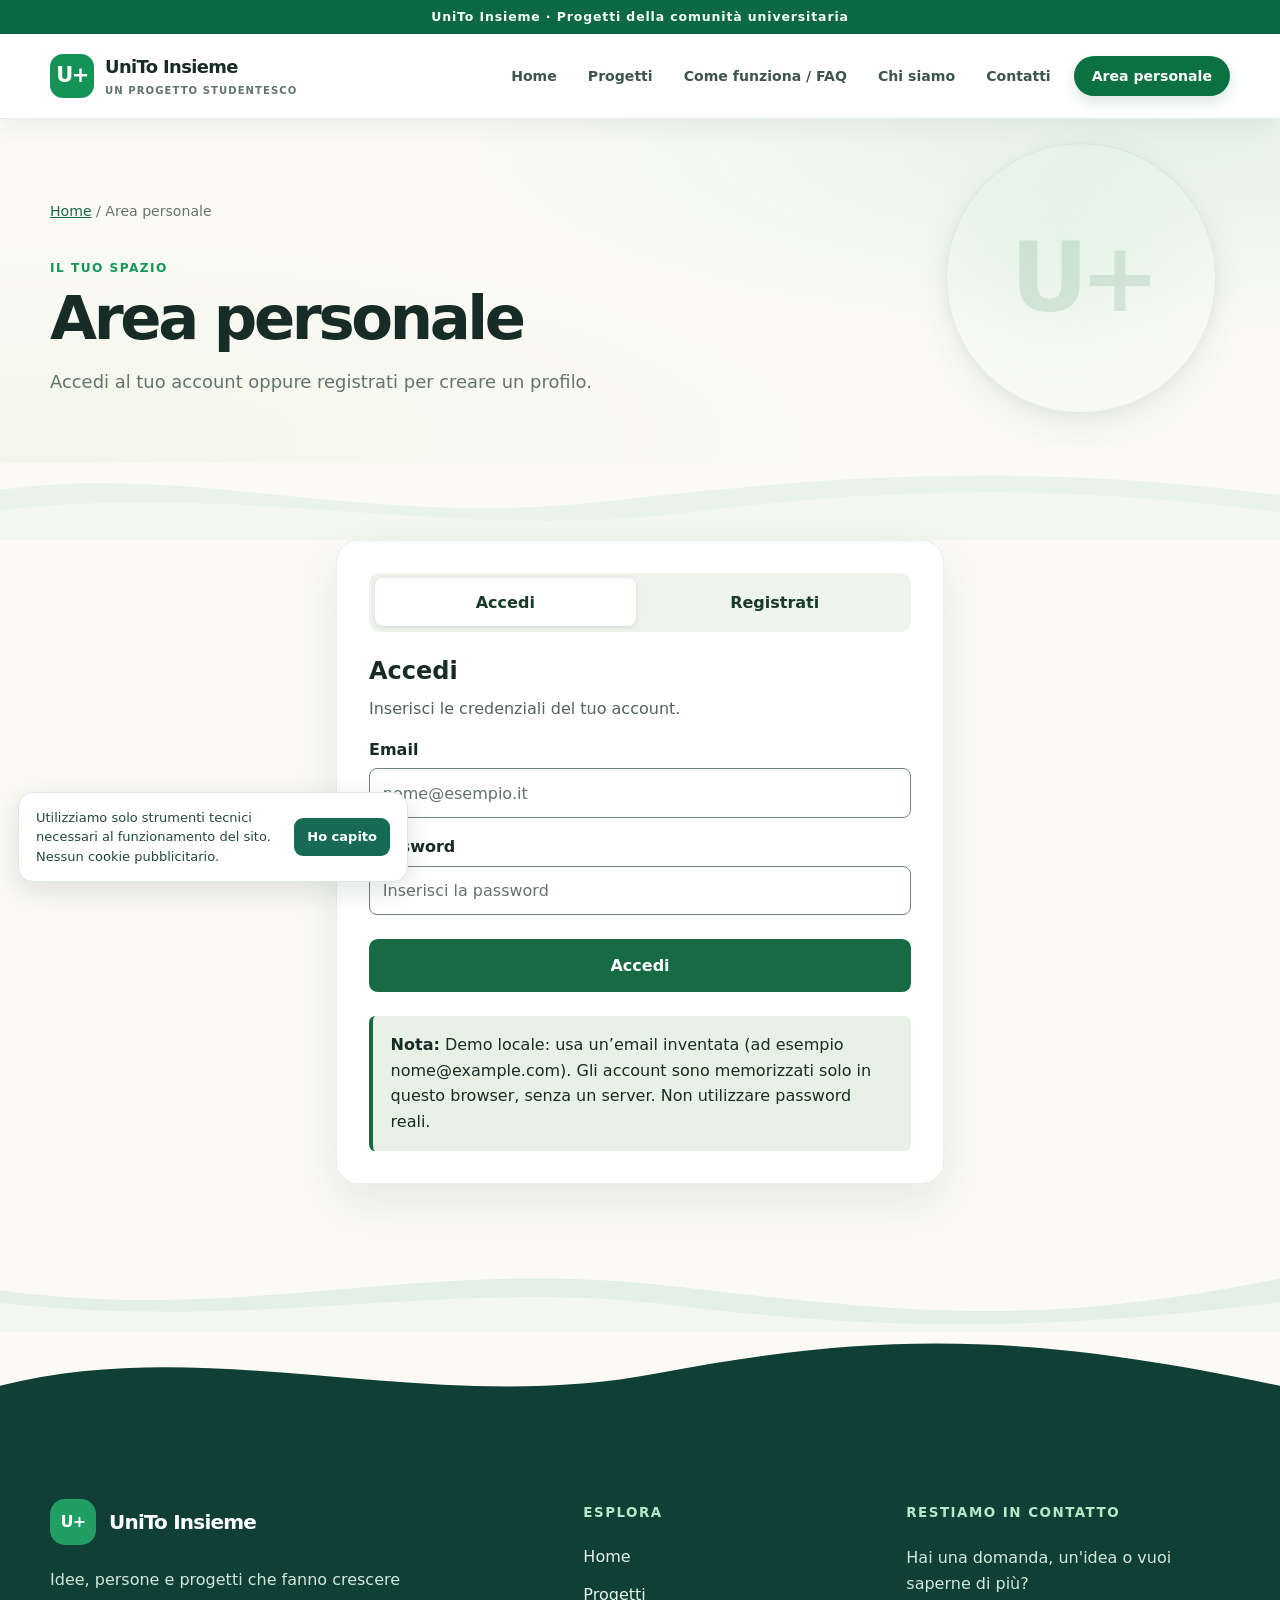
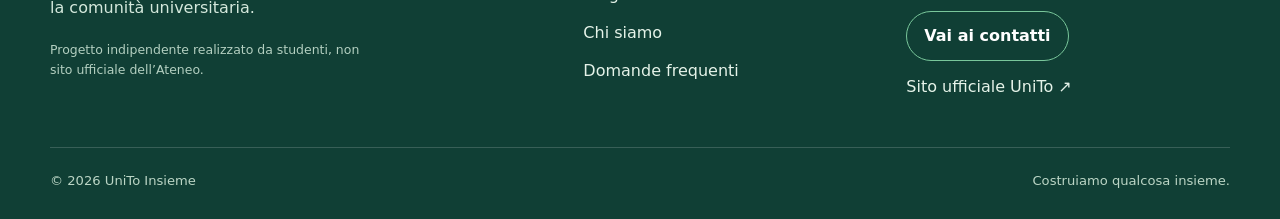
==== UniTo_Insieme/area-personale.html @ ec689ada "Primo push" ====
<!DOCTYPE html>

<html lang="it">
<head>
<meta charset="utf-8"/>
<meta content="width=device-width, initial-scale=1" name="viewport"/>
<title>Area personale | UniTo insieme</title>
<meta content="Accedi o registrati nell’area personale di UniTo insieme." name="description"/>
<link href="assets/css/area-personale.css" rel="stylesheet"/>
<link href="assets/css/site-theme.css" rel="stylesheet"/>
<link href="assets/css/demo-enhancements.css" rel="stylesheet"/>
<script defer="" src="assets/js/area-personale.js"></script>
<link href="assets/css/unito-refinements.css" rel="stylesheet"/>
<script defer="" src="assets/js/cookie-banner.js"></script>
<link href="assets/css/motion.css" rel="stylesheet"/>
<script defer="" src="assets/js/motion.js"></script>
<link href="assets/css/elegant-restyle.css" rel="stylesheet"/>
<link href="assets/css/visual-fixes.css" rel="stylesheet"/>
<link href="assets/css/logo-uniforme.css" rel="stylesheet"/>
<link href="assets/css/checkout-polish.css" rel="stylesheet"/>
<link href="assets/css/gallery-refinements.css" rel="stylesheet"/><link href="assets/css/decorazioni-uniformi.css" rel="stylesheet"/>
<script defer src="assets/js/site-components.js"></script>
</head>
<body>
<site-header></site-header>
<main id="contenuto">
<section class="intro">
<div class="wrap">
<nav aria-label="Percorso" class="crumb">
<a href="index.html">Home</a> / Area personale
        </nav>
<div class="eyebrow">Il tuo spazio</div>
<h1>Area personale</h1>
<p class="lead">Accedi al tuo account oppure registrati per creare un profilo.</p>
</div>
</section>
<div aria-hidden="true" class="unito-wave-divider"></div><section aria-label="Accesso e registrazione" class="auth-area wrap">
<div class="auth-card">
<div aria-label="Scegli accesso o registrazione" class="tabs" role="tablist">
<button aria-controls="panel-login" aria-selected="true" class="tab" data-auth-tab="login" id="tab-login" role="tab" type="button">Accedi</button>
<button aria-controls="panel-register" aria-selected="false" class="tab" data-auth-tab="register" id="tab-register" role="tab" tabindex="-1" type="button">Registrati</button>
</div>
<section aria-labelledby="tab-login" class="auth-panel" data-auth-panel="login" id="panel-login" role="tabpanel">
<h2>Accedi</h2>
<p>Inserisci le credenziali del tuo account.</p>
<form data-auth-form="">
<div class="field">
<label for="login-email">Email</label>
<input autocomplete="email" id="login-email" name="email" placeholder="nome@esempio.it" required="" type="email"/>
</div>
<div class="field">
<label for="login-password">Password</label>
<input autocomplete="current-password" id="login-password" name="password" placeholder="Inserisci la password" required="" type="password"/>
</div>
<button class="submit" type="submit">Accedi</button>
<p aria-live="polite" class="form-status" data-form-status="" role="status"></p>
</form>
</section>
<section aria-labelledby="tab-register" class="auth-panel" data-auth-panel="register" hidden="" id="panel-register" role="tabpanel">
<h2>Crea un account</h2>
<p>Compila i campi per registrarti.</p>
<form data-auth-form="">
<div class="field">
<label for="register-name">Nome</label>
<input autocomplete="name" id="register-name" name="name" placeholder="Inserisci il tuo nome" required="" type="text"/>
</div>
<div class="field">
<label for="register-email">Email</label>
<input autocomplete="email" id="register-email" name="email" placeholder="nome@esempio.it" required="" type="email"/>
</div>
<div class="field">
<label for="register-password">Password</label>
<input autocomplete="new-password" id="register-password" minlength="8" name="password" placeholder="Crea una password (almeno 8 caratteri)" required="" type="password"/>
<span class="hint">La password deve contenere almeno 8 caratteri.</span>
</div>
<button class="submit" type="submit">Crea account</button>
<p aria-live="polite" class="form-status" data-form-status="" role="status"></p>
</form>
</section>
<div class="backend-note">
<p><strong>Nota:</strong> Demo locale: usa un’email inventata (ad esempio nome@example.com). Gli account sono memorizzati solo in questo browser, senza un server. Non utilizzare password reali.</p>
</div>
</div>
</section>
<div aria-hidden="true" class="unito-wave-divider unito-wave-alt"></div><section aria-label="Il tuo profilo" class="dashboard wrap" hidden="" id="dashboard"><div class="dashboard-head"><div><span class="eyebrow">Bentornato</span><h2 id="welcome">Il tuo spazio personale</h2><p>Gestisci il profilo e scopri le iniziative che puoi sostenere.</p></div><button class="submit logout" id="logout" type="button">Esci</button></div><div class="dashboard-grid"><article class="dash-tile"><span class="eyebrow">Profilo</span><h3>I tuoi dati</h3><p><strong>Nome:</strong> <span id="profile-name"></span></p><p><strong>Email:</strong> <span id="profile-email"></span></p><p class="hint">Profilo dimostrativo salvato in questo browser.</p></article><article class="dash-tile"><span class="eyebrow">Attività</span><h3>I tuoi contributi demo</h3><div id="donation-history"><p>Non hai ancora simulato contributi.</p></div></article></div><h3 class="dash-subtitle">I miei progetti sostenuti</h3><div aria-live="polite" class="supported-projects" id="supported-projects"></div><h3 class="dash-subtitle">Scopri altri progetti</h3><div class="dashboard-projects"><a href="progetto-archivi.html"><img alt="Scaffali di archivio" loading="lazy" src="assets/img/archivi.jpg"/>Archivi e biblioteche →</a><a href="progetto-dispensa.html"><img alt="Volontariato alimentare" loading="lazy" src="assets/img/dispensa.jpg"/>Dispensa solidale →</a><a href="progetto-sport.html"><img alt="Attività sportiva all’aperto" loading="lazy" src="assets/img/sport.jpg"/>Sport per tutti →</a><a href="progetto-studio.html"><img alt="Studenti in aula" loading="lazy" src="assets/img/studio.jpg"/>Studio per tutti →</a><a href="progetto-ricerca.html"><img alt="Ricerca in laboratorio" loading="lazy" src="assets/img/ricerca.jpg"/>Ricerca in laboratorio →</a><a href="progetto-digitale.html"><img alt="Postazioni informatiche" loading="lazy" src="assets/img/digitale.jpg"/>Competenze digitali →</a></div></section>
</main>
<site-footer></site-footer>
<script defer="" src="assets/js/accessibility.js"></script>
</body>
</html>
---- UniTo_Insieme/assets/css/area-personale.css ----
:root {
  --ink: #173b2b;
  --green: #176b42;
  --green-dark: #0f5434;
  --cream: #f8f8f1;
  --muted: #526459;
  --line: #dce5db;
  --focus: #a3450d;
  --error: #922518;
}

* { box-sizing: border-box; }
html { font-size: 100%; scroll-behavior: smooth; scroll-padding-top: 6.5rem; }
body { margin: 0; background: var(--cream); color: var(--ink); font: 1rem/1.6 system-ui, -apple-system, "Segoe UI", sans-serif; }
a { color: inherit; }
a:focus-visible, button:focus-visible, input:focus-visible { outline: 3px solid var(--focus); outline-offset: 3px; }
.wrap { width: min(73.75rem, calc(100% - 3rem)); margin-inline: auto; }
.skip { position: absolute; z-index: 30; top: -6rem; left: 1rem; padding: .75rem; background: #fff; font-weight: 700; }
.skip:focus { top: .6rem; }
.notice { padding: .5rem 0; background: var(--ink); color: #fff; font-size: .85rem; }

.top { position: sticky; z-index: 20; top: 0; border-bottom: 1px solid var(--line); background: #fff; transition: box-shadow .2s ease; }
.top.scrolled { box-shadow: 0 .4rem 1.2rem rgb(23 59 43 / 12%); }
.nav { display: flex; min-height: 5.25rem; flex-wrap: wrap; align-items: center; justify-content: space-between; gap: 1.25rem; }
.brand { display: flex; align-items: center; gap: .65rem; font-size: 1.15rem; font-weight: 800; letter-spacing: -.03em; text-decoration: none; }
.logo { display: grid; width: 2.45rem; height: 2.45rem; place-items: center; border-radius: .6rem; background: var(--green); color: #fff; font-size: 1.3rem; }
.brand small { display: block; color: var(--muted); font-size: .65rem; letter-spacing: .14em; text-transform: uppercase; }
.links { display: flex; flex-wrap: wrap; align-items: center; gap: 1.4rem; }
.links a { font-size: .9rem; font-weight: 650; text-decoration: none; }
.links a:hover { text-decoration: underline; text-underline-offset: 5px; }
.links .active { color: var(--green); text-decoration: underline; text-decoration-thickness: 2px; text-underline-offset: 8px; }
.links .account { padding: .6rem .95rem; border: 1px solid var(--ink); border-radius: .5rem; }
.toggle { display: none; padding: .55rem .8rem; border: 1px solid var(--ink); border-radius: .5rem; background: #fff; font: inherit; font-weight: 700; cursor: pointer; }

h1, h2, h3, p { margin-top: 0; }
h1 { margin: .5rem 0 1rem; font-size: clamp(2.35rem, 5vw, 3.8rem); letter-spacing: -.05em; line-height: 1.08; }
h2 { margin: 0 0 .6rem; font-size: 1.5rem; line-height: 1.25; }
.eyebrow { color: var(--green); font-size: .78rem; font-weight: 800; letter-spacing: .14em; text-transform: uppercase; }
.intro { padding: 1.3rem 0 2.5rem; background: linear-gradient(115deg, #eff5e9, var(--cream) 72%); }
.crumb { margin: .3rem 0 2.3rem; font-size: .88rem; }
.crumb a { color: var(--green); }
.lead { max-width: 47rem; color: var(--muted); font-size: 1.12rem; }

.auth-area { padding: 0 0 4.5rem; }
.auth-card { max-width: 38rem; margin: 0 auto; padding: 2rem; border: 1px solid var(--line); border-radius: 1rem; background: #fff; box-shadow: 0 .8rem 2rem rgb(23 59 43 / 6%); }
.tabs { display: grid; grid-template-columns: 1fr 1fr; gap: .5rem; margin-bottom: 1.5rem; padding: .35rem; border-radius: .7rem; background: #eef3eb; }
.tab { padding: .7rem 1rem; border: 0; border-radius: .5rem; background: transparent; color: var(--ink); font: inherit; font-weight: 750; cursor: pointer; }
.tab[aria-selected="true"] { background: #fff; box-shadow: 0 1px 5px rgb(23 59 43 / 12%); }
.auth-panel[hidden] { display: none; }
.auth-panel > p { color: var(--muted); }
.field { margin: 1rem 0; }
.field label { display: block; margin-bottom: .35rem; font-weight: 750; }
.field input { display: block; width: 100%; min-height: 3rem; padding: .7rem .8rem; border: 1px solid #738479; border-radius: .5rem; background: #fff; color: var(--ink); font: inherit; }
.field input[aria-invalid="true"] { border-color: var(--error); }
.hint { display: block; margin-top: .3rem; color: var(--muted); font-size: .88rem; }
.error { margin: .35rem 0 0; color: var(--error); font-size: .9rem; font-weight: 700; }
.submit { display: inline-flex; align-items: center; justify-content: center; width: 100%; margin-top: .5rem; padding: .85rem 1.1rem; border: 0; border-radius: .55rem; background: var(--green); color: #fff; font: inherit; font-weight: 800; cursor: pointer; }
.submit:hover { background: var(--green-dark); }
.backend-note { margin-top: 1.5rem; padding: 1rem 1.1rem; border-left: 4px solid var(--green); border-radius: .4rem; background: #e8f1e6; }
.backend-note p { margin: 0; }
.form-status { margin-top: 1rem; padding: .8rem 1rem; border-radius: .5rem; background: #fff5df; color: #593900; font-weight: 650; }
.form-status:empty { display: none; }

.footer { padding: 1.9rem 0; border-top: 1px solid var(--line); background: #fff; color: var(--muted); font-size: .85rem; }
.foot { display: flex; flex-wrap: wrap; justify-content: space-between; gap: .8rem; }
.foot a { margin-right: 1rem; }
.sr-only { position: absolute; width: 1px; height: 1px; overflow: hidden; clip-path: inset(50%); white-space: nowrap; }

@media (max-width: 48rem) {
  .toggle { display: block; }
  .links { position: absolute; z-index: 5; top: 100%; right: 0; left: 0; display: none; flex-direction: column; align-items: stretch; max-height: calc(100vh - 5.25rem); overflow-y: auto; padding: 1.2rem 1.5rem; background: #fff; box-shadow: 0 .8rem 1.2rem rgb(23 59 43 / 14%); }
  .links.open { display: flex; }
  .wrap { width: calc(100% - 2rem); }
  .auth-card { padding: 1.3rem; }
}
@media (prefers-reduced-motion: reduce) {
  html { scroll-behavior: auto; }
  .top { transition: none; }
}
@media (prefers-contrast: more) {
  .auth-card { border-color: var(--ink); }
}
---- UniTo_Insieme/assets/css/site-theme.css ----
/* UniTo Insieme — shared visual system */
:root {
  --brand-ink: #173b35;
  --brand-green: #176b55;
  --brand-deep: #10483d;
  --brand-mint: #dff2e7;
  --brand-lime: #e7f4bd;
  --brand-paper: #fbfaf5;
  --brand-white: #ffffff;
  --brand-muted: #63746c;
  --brand-line: #e2e9e1;
  --brand-shadow: 0 18px 48px rgba(22, 59, 48, .09);
  --brand-radius: 22px;
}
html { scroll-behavior: smooth; scroll-padding-top: 7rem; }
body {
  background: var(--brand-paper);
  color: var(--brand-ink);
  font-family: Inter, ui-sans-serif, system-ui, -apple-system, BlinkMacSystemFont, "Segoe UI", sans-serif;
}
a { transition: color .18s ease, background-color .18s ease, border-color .18s ease, transform .18s ease; }
button, input, textarea, select { font: inherit; }
:focus-visible { outline: 3px solid #d58b35; outline-offset: 3px; }

/* Identical top strip and navigation across every page */
.notice {
  min-height: 34px;
  display: flex;
  align-items: center;
  justify-content: center;
  padding: 7px 18px !important;
  background: var(--brand-deep) !important;
  color: #f5fff8 !important;
  font-size: .78rem !important;
  font-weight: 600;
  letter-spacing: .025em;
  text-align: center;
}
.top, .site-header {
  position: sticky !important;
  top: 0;
  z-index: 50;
  background: rgba(251,250,245,.94) !important;
  border-bottom: 1px solid var(--brand-line) !important;
  box-shadow: 0 5px 24px rgba(22,59,48,.035);
  backdrop-filter: blur(16px);
}
.top.scrolled, .site-header.scrolled, .site-header.is-scrolled {
  box-shadow: 0 10px 30px rgba(22,59,48,.10) !important;
}
.nav, .nav-wrap {
  width: min(1180px, calc(100% - 44px)) !important;
  max-width: 1180px !important;
  min-height: 78px;
  margin: 0 auto !important;
  padding: 12px 0 !important;
  display: flex;
  align-items: center;
  justify-content: space-between;
  gap: 20px;
}
.brand {
  display: inline-flex !important;
  align-items: center;
  gap: 11px !important;
  color: var(--brand-ink) !important;
  text-decoration: none !important;
  font-size: 1.12rem;
  font-weight: 850 !important;
  letter-spacing: -.045em;
  white-space: nowrap;
}
.logo, .brand-mark {
  width: 43px !important;
  height: 43px !important;
  min-width: 43px;
  display: grid !important;
  place-items: center;
  border-radius: 15px !important;
  background: linear-gradient(145deg, #218365, #105544) !important;
  color: #fff !important;
  font-size: 1.05rem !important;
  font-weight: 850;
  box-shadow: 0 7px 16px rgba(16,84,68,.18);
}
.brand small {
  display: block;
  margin-top: 1px;
  color: var(--brand-muted) !important;
  font-size: .63rem !important;
  font-weight: 700 !important;
  letter-spacing: .105em !important;
  text-transform: uppercase;
}
.links, .nav-links {
  display: flex !important;
  align-items: center;
  justify-content: flex-end;
  flex-wrap: wrap;
  gap: 4px !important;
}
.links a, .nav-links a {
  display: inline-flex;
  align-items: center;
  justify-content: center;
  min-height: 40px;
  padding: 9px 13px !important;
  border: 0 !important;
  border-radius: 999px !important;
  color: #40564c !important;
  background: transparent !important;
  text-decoration: none !important;
  font-size: .88rem !important;
  font-weight: 680 !important;
  white-space: nowrap;
}
.links a:hover, .nav-links a:hover,
.links a.active, .links a[aria-current="page"],
.nav-links a.active, .nav-links a[aria-current="page"] {
  color: var(--brand-deep) !important;
  background: var(--brand-mint) !important;
}
.links a.account, .nav-links a.nav-cta,
.nav-links a.account, .links a.nav-cta {
  margin-left: 5px;
  padding-inline: 18px !important;
  color: #fff !important;
  background: var(--brand-green) !important;
  box-shadow: 0 6px 14px rgba(23,107,85,.16);
}
.links a.account:hover, .nav-links a.nav-cta:hover,
.nav-links a.account:hover, .links a.nav-cta:hover {
  color: #fff !important;
  background: var(--brand-deep) !important;
  transform: translateY(-1px);
}
.toggle, .menu-toggle {
  display: none;
  min-height: 42px;
  padding: 9px 15px !important;
  border: 1px solid var(--brand-line) !important;
  border-radius: 999px !important;
  background: #fff !important;
  color: var(--brand-ink) !important;
  font-weight: 700;
}

/* More generous, softer page rhythm */
main { min-height: 55vh; }
.intro, .hero {
  position: relative;
}
.intro {
  padding-top: clamp(42px, 6vw, 76px) !important;
  padding-bottom: clamp(28px, 4vw, 48px) !important;
}
.intro h1, .hero h1 {
  max-width: 850px;
  color: var(--brand-ink);
  letter-spacing: -.055em !important;
  line-height: 1.04 !important;
}
.eyebrow {
  color: var(--brand-green) !important;
  font-size: .76rem !important;
  font-weight: 800 !important;
  letter-spacing: .12em !important;
  text-transform: uppercase;
}
.lead, .intro p, .hero p {
  color: var(--brand-muted);
  line-height: 1.75;
}
.card, .project-card, .person, .faq-item, .auth-card, .contact-card,
.panel, .content-card, .step-card {
  border-color: var(--brand-line) !important;
  border-radius: var(--brand-radius) !important;
  box-shadow: var(--brand-shadow);
}
button, .button, .btn, a.button, a.btn {
  border-radius: 999px;
}
img { max-width: 100%; }
footer {
  background: var(--brand-deep) !important;
  color: #f4fff7 !important;
}
footer a { color: #e0f3e8 !important; }

/* Project pages: keep the fundraising action visually prominent */
.progress, .progress-bar, .progress-track { border-radius: 999px; }
.donate, .donate-button, .donation-cta, .hero .button-primary {
  box-shadow: 0 9px 20px rgba(23,107,85,.17);
}
.crumb { color: var(--brand-muted); }

/* Mobile navigation supports the existing page scripts */
@media (max-width: 900px) {
  .nav, .nav-wrap { width: min(100% - 32px, 1180px) !important; min-height: 70px; }
  .toggle, .menu-toggle { display: inline-flex !important; align-items: center; gap: 8px; }
  .links, .nav-links {
    display: none !important;
    position: absolute;
    top: calc(100% + 1px);
    left: 0;
    right: 0;
    padding: 14px 16px 18px !important;
    background: rgba(251,250,245,.99) !important;
    border-bottom: 1px solid var(--brand-line) !important;
    box-shadow: 0 18px 28px rgba(22,59,48,.10);
    flex-direction: column;
    align-items: stretch;
    gap: 5px !important;
  }
  .links.open, .nav-links.open, .nav-links.is-open, .links.is-open {
    display: flex !important;
  }
  .links a, .nav-links a {
    width: 100%;
    justify-content: flex-start;
    padding: 11px 14px !important;
  }
  .links a.account, .nav-links a.nav-cta,
  .nav-links a.account, .links a.nav-cta { margin: 5px 0 0; }
}
@media (max-width: 520px) {
  .notice { font-size: .7rem !important; }
  .brand { font-size: 1rem; }
  .brand small { font-size: .56rem !important; }
  .logo, .brand-mark { width: 39px !important; height: 39px !important; min-width: 39px; }
}
@media (prefers-reduced-motion: reduce) {
  *, *::before, *::after { scroll-behavior: auto !important; transition-duration: .01ms !important; }
}

/* Homepage visual refresh: large photography and accessible featured carousel */
.hero { padding: clamp(50px, 7vw, 104px) 0 !important; background: linear-gradient(145deg,#f5f6e9 0%,#fbfaf5 65%,#e8f1e6 100%) !important; }
.hero-grid { display:grid !important; grid-template-columns: minmax(0, .88fr) minmax(0, 1.12fr) !important; gap: clamp(28px,4vw,64px) !important; align-items:center; }
.hero h1 { font-size: clamp(2.8rem, 5vw, 5.2rem) !important; line-height: 1.02 !important; }
.hero .lead { max-width: 52ch; font-size: 1.08rem; }
.featured-carousel { position:relative; min-width:0; border-radius:30px; overflow:hidden; background:#153d33; box-shadow:0 26px 60px rgba(15,56,45,.22); }
.carousel-track { position:relative; height: clamp(390px,43vw,590px); }
.carousel-slide { position:absolute; inset:0; display:block; opacity:0; visibility:hidden; transition:opacity .55s ease, visibility .55s ease; color:#fff !important; text-decoration:none; }
.carousel-slide.is-active { opacity:1; visibility:visible; z-index:1; }
.carousel-slide img { display:block; width:100%; height:100%; object-fit:cover; transition:transform .7s ease; }
.carousel-slide:hover img { transform:scale(1.045); }
.carousel-slide::after { content:""; position:absolute; inset:0; background:linear-gradient(180deg,transparent 36%,rgba(9,33,27,.88) 100%); pointer-events:none; }
.slide-overlay { position:absolute; z-index:2; bottom:83px; left:clamp(24px,4vw,48px); right:25px; display:flex; flex-direction:column; gap:9px; }
.slide-overlay strong { color:#fff; font-size:clamp(1.6rem,2.7vw,2.75rem); line-height:1.12; letter-spacing:-.045em; }
.slide-overlay > span:last-child { color:#e9f5ed; font-size:.95rem; font-weight:650; }
.slide-kicker { color:#d7efbd; font-size:.72rem; font-weight:800; letter-spacing:.12em; }
.carousel-controls { position:absolute; z-index:3; bottom:22px; left:clamp(24px,4vw,48px); right:24px; display:flex; align-items:center; justify-content:space-between; }
.carousel-dots,.carousel-arrows { display:flex; gap:9px; align-items:center; }
.carousel-dot { width:27px; height:6px; padding:0; border:0; border-radius:10px; background:rgba(255,255,255,.42); cursor:pointer; }
.carousel-dot.is-active { width:46px; background:#e5f3b6; }
.carousel-arrow { display:grid; place-items:center; width:39px; height:39px; border:1px solid rgba(255,255,255,.45); border-radius:50%; background:rgba(255,255,255,.15); color:#fff; cursor:pointer; backdrop-filter:blur(6px); }
.carousel-arrow:hover { background:#fff; color:#153d33; }
.project-grid { gap:24px !important; }
.project-card { overflow:hidden; background:#fff; transition:transform .25s ease, box-shadow .25s ease; }
.project-card:hover { transform:translateY(-5px); box-shadow:0 22px 55px rgba(22,59,48,.14); }
.project-card .card-img { height:clamp(240px,25vw,335px) !important; width:100%; object-fit:cover; }
.project-card .card-body { padding:clamp(20px,2.5vw,30px); }
.section-head h2 { letter-spacing:-.045em; }
@media(max-width:900px) { .hero-grid { grid-template-columns:1fr !important; } .carousel-track { height:clamp(370px,65vw,520px); } }
@media(max-width:520px) { .hero { padding:40px 0 !important; } .featured-carousel { border-radius:22px; } .carousel-track { height:420px; } .slide-overlay { bottom:80px; } .project-card .card-img { height:265px !important; } }
@media(prefers-reduced-motion:reduce) { .carousel-slide,.carousel-slide img { transition:none !important; } }

/* 2026 refresh — airy, friendly, editorial */
:root { --brand-paper:#f8faf7; --brand-ink:#172b27; --brand-green:#159657; --brand-deep:#0c6542; --brand-mint:#e6f6ec; --brand-line:#e5eee8; }
body { background:#f8faf7; }
.notice { background:#0d6944 !important; letter-spacing:.07em; }
.top,.site-header { background:rgba(255,255,255,.96) !important; }
.logo,.brand-mark { background:#139456 !important; border-radius:14px !important; }
.links a.account,.nav-links a.account { background:#129553 !important; }
.hero { background:radial-gradient(circle at 78% 18%,#e1f5e7 0%,transparent 40%),linear-gradient(120deg,#ffffff 0%,#f3faf4 100%) !important; overflow:hidden; }
.hero::before { content:''; position:absolute; width:520px; height:520px; border:1px solid #d9eee0; border-radius:50%; right:-250px; top:-250px; pointer-events:none; }
.hero-grid { position:relative; z-index:1; }
.hero h1 { font-weight:850; letter-spacing:-.065em !important; }
.hero h1 em { font-style:normal; color:#159657; }
.hero-pill { display:inline-flex; align-items:center; padding:10px 15px; border-radius:100px; background:#e6f6eb; color:#137744 !important; letter-spacing:.025em !important; text-transform:none; font-size:.8rem !important; margin-bottom:20px; }
.hero .lead { color:#64746e; line-height:1.8; }
.btn:not(.secondary) { background:#159657 !important; color:#fff !important; border-radius:100px !important; box-shadow:0 12px 26px rgba(21,150,87,.19); }
.btn.secondary { border-radius:100px !important; background:white !important; }
.featured-carousel { border:7px solid white; border-radius:29px; box-shadow:0 24px 65px rgba(20,83,52,.15); }
.carousel-track { height:clamp(390px,43vw,565px); }
.carousel-side { position:absolute; top:43%; transform:translateY(-50%); z-index:5; width:48px; height:58px; display:grid; place-items:center; border:1px solid rgba(255,255,255,.8); border-radius:17px; color:#164d35; background:rgba(255,255,255,.92); box-shadow:0 8px 22px rgba(0,0,0,.14); cursor:pointer; transition:background .2s,transform .2s; }
.carousel-side:hover { background:#dff7e8; transform:translateY(-50%) scale(1.06); }
.carousel-side span { font-size:2.7rem; font-weight:300; line-height:1; margin-top:-5px; }
.carousel-side-prev { left:14px; } .carousel-side-next { right:14px; }
.carousel-arrow { width:42px; height:42px; }
.carousel-dot.is-active { background:#a6f3bf; }
.project-card { border:1px solid #e7efe9; border-radius:24px !important; box-shadow:0 10px 30px rgba(20,70,42,.045); }
.project-card .card-img { transition:transform .5s; } .project-card:hover .card-img { transform:scale(1.035); }
.section-head h2,.steps h2 { letter-spacing:-.045em; }
.step { border-radius:22px; }
@media(max-width:520px) { .hero h1 { font-size:clamp(2.55rem,11vw,4rem) !important; } .carousel-side { width:39px; height:48px; border-radius:13px; } .carousel-side-prev { left:8px; } .carousel-side-next { right:8px; } .featured-carousel { border-width:4px; } }
@media(prefers-reduced-motion:reduce) { .carousel-side,.project-card .card-img { transition:none !important; } }

/* Navigation and footer refinement — consistent on every page */
.top,.site-header { box-shadow:0 8px 28px rgba(17,64,43,.065) !important; }
.nav,.nav-wrap { min-height:84px; gap:clamp(12px,2vw,30px); }
.brand { letter-spacing:-.035em !important; }
.links,.nav-links { gap:5px !important; }
.links a:not(.account),.nav-links a:not(.account) { background:transparent !important; color:#3d554b !important; }
.links a:not(.account):hover,.nav-links a:not(.account):hover { background:#eef5ef !important; color:#0d6944 !important; }
.links a:not(.account)[aria-current="page"],.nav-links a:not(.account)[aria-current="page"] { background:#edf3ef !important; color:#124d36 !important; box-shadow:inset 0 -2px 0 #89b9a0; }
.links a.account,.nav-links a.account { background:#129553 !important; color:white !important; font-weight:750 !important; }
.links a.account:hover,.nav-links a.account:hover { background:#0b7141 !important; color:white !important; }
.links a.account[aria-current="page"],.nav-links a.account[aria-current="page"] { background:#0b7141 !important; color:white !important; }
:where(a,button,input,textarea,select,[tabindex]):focus-visible { outline:3px solid #e3a13d !important; outline-offset:4px !important; }
.skip-link { position:fixed !important; top:12px; left:12px; z-index:9999; padding:12px 18px; border-radius:12px; background:white; color:#124d36; transform:translateY(-160%); }
.skip-link:focus { transform:translateY(0); }
.redesigned-footer { background:#103d30 !important; color:#f2faf5 !important; padding:0 !important; margin-top:clamp(45px,6vw,85px); }
.footer-shell { width:min(1180px,calc(100% - 44px)); margin:auto; padding:clamp(45px,6vw,78px) 0 48px; display:grid; grid-template-columns:1.45fr .8fr 1fr; gap:clamp(25px,5vw,90px); }
.footer-brand { display:inline-flex; align-items:center; gap:13px; font-size:1.25rem; font-weight:850; letter-spacing:-.04em; color:#fff !important; text-decoration:none; }
.footer-symbol { display:grid; place-items:center; width:46px; height:46px; background:#209e64; border-radius:15px; font-size:1rem; }
.footer-about p { max-width:35ch; line-height:1.75; margin:21px 0 18px; color:#d4e8dc; }
.footer-note { display:block; max-width:40ch; font-size:.78rem; line-height:1.65; color:#b3cfc0; }
.footer-column { display:flex; flex-direction:column; align-items:flex-start; gap:14px; }
.footer-column h2 { margin:6px 0 9px; font-size:.84rem; text-transform:uppercase; letter-spacing:.11em; color:#b4eac7; }
.footer-column a { text-decoration:none; color:#e5f3e9 !important; line-height:1.5; }
.footer-column a:hover { text-decoration:underline; text-underline-offset:5px; color:white !important; }
.footer-contact p { color:#d4e8dc; line-height:1.65; margin:0; }
.footer-column .footer-contact-link { display:inline-flex; align-items:center; gap:14px; padding:12px 17px; border:1px solid #79c79b; border-radius:999px; font-weight:750; color:white !important; }
.footer-column .footer-contact-link:hover { background:#236a4c; text-decoration:none; }
.footer-bottom { width:min(1180px,calc(100% - 44px)); margin:auto; padding:22px 0 28px; display:flex; justify-content:space-between; gap:16px; flex-wrap:wrap; border-top:1px solid rgba(225,255,235,.19); color:#bbd5c5; font-size:.82rem; }
@media(max-width:900px) { .nav,.nav-wrap { min-height:72px; } .footer-shell { grid-template-columns:1fr 1fr; } .footer-about { grid-column:1/-1; } }
@media(max-width:580px) { .footer-shell { grid-template-columns:1fr; gap:32px; } .footer-about { grid-column:auto; } .footer-bottom { flex-direction:column; } }

/* Controlli carosello: solo frecce laterali, indicatori in basso */
.featured-carousel .carousel-controls { right:auto; }
---- UniTo_Insieme/assets/css/demo-enhancements.css ----
.auth-area[hidden], .dashboard[hidden] {display:none!important} .dashboard{padding:2.5rem 0 5rem}.dashboard-head{display:flex;justify-content:space-between;align-items:center;gap:2rem;flex-wrap:wrap;margin-bottom:2rem}.dashboard-head h2{font-size:clamp(2rem,4vw,3rem)}.dashboard-grid{display:grid;grid-template-columns:repeat(auto-fit,minmax(min(100%,320px),1fr));gap:1.5rem}.dash-tile{background:#fff;border:1px solid #dce9df;border-radius:20px;padding:2rem;box-shadow:0 12px 35px #173b2b0b}.dash-tile h3{font-size:1.4rem}.dash-subtitle{margin:2.5rem 0 1rem}.dashboard-projects{display:grid;grid-template-columns:repeat(auto-fit,minmax(210px,1fr));gap:1rem}.dashboard-projects a{display:block;padding:1.3rem;background:#e9f4e8;border-radius:15px;color:#145735;font-weight:750;text-decoration:none}.dashboard-projects a:hover{text-decoration:underline}.logout{width:auto!important;padding:.85rem 1.7rem!important}.project-card{border:0!important;background:transparent!important;box-shadow:none!important;overflow:visible!important}.project-card .card-img{border-radius:20px!important}.project-card .card-body{padding:1.3rem .3rem!important}.project-card:hover{box-shadow:none!important}.donate-card-link{display:inline-block;margin-top:1rem;padding:.65rem 1.2rem;border-radius:999px;background:#176b42;color:white!important;font-weight:750;text-decoration:none}.donate-card-link:hover{background:#0f5434}.demo-disclaimer{padding:.85rem 1rem;border-left:4px solid #176b42;background:#edf6eb;border-radius:6px;margin:1rem 0}
/* Spaziatura dei due collegamenti nelle schede progetto */
.project-card .card-body { display:flex; flex-direction:column; align-items:stretch; }
.project-card .card-link { display:inline-flex; align-items:center; align-self:flex-start; margin-top:auto; margin-bottom:1rem; padding:.45rem 0; line-height:1.5; }
.project-card .donate-card-link { display:inline-flex; justify-content:center; align-items:center; align-self:flex-start; margin-top:0; min-height:44px; line-height:1.4; text-align:center; }
/* Fotografie del gruppo */
.team-grid .person-photo { display:block; padding:0; min-height:0; overflow:hidden; aspect-ratio:4/5; background:#e6efe0; }
.team-grid .person-photo img { display:block; width:100%; height:100%; object-fit:cover; object-position:center 25%; }


/* Dettagli progetto: intestazione continua e azioni leggibili */
.project-detail-page > .hero {
  background: transparent !important;
  box-shadow: none !important;
  border: 0 !important;
  border-radius: 0 !important;
  overflow: visible !important;
  padding: clamp(40px, 6vw, 76px) 0 !important;
}
.project-detail-page > .hero::before,
.project-detail-page > .hero::after { content: none !important; display: none !important; }
.project-detail-page .project-actions {
  display: flex;
  flex-direction: column;
  gap: 14px;
  margin: 18px 0;
}
.project-detail-page .project-actions > .btn {
  display: flex;
  align-items: center;
  justify-content: center;
  min-height: 50px;
  margin: 0 !important;
  padding: 12px 18px;
  line-height: 1.4;
  width: 100%;
}
.project-detail-page .project-actions > .btn.ghost {
  background: transparent !important;
  color: #176b42 !important;
  border: 2px solid #176b42 !important;
  box-shadow: none !important;
}
.project-detail-page .project-actions > .btn.ghost:hover,
.project-detail-page .project-actions > .btn.ghost:focus-visible {
  background: #e4f2e7 !important;
}
@media (max-width: 520px) {
  .project-detail-page .project-actions { gap: 12px; }
  .project-detail-page > .hero { padding: 34px 0 44px !important; }
}
---- UniTo_Insieme/assets/css/unito-refinements.css ----
/* Identità visiva coerente su tutte le pagine */
.brand .logo,.brand .brand-mark{display:inline-flex!important;align-items:center!important;justify-content:center!important;width:44px!important;height:44px!important;min-width:44px!important;border-radius:13px!important;background:#139456!important;color:#fff!important;font-size:21px!important;font-weight:850!important;letter-spacing:-.08em!important;line-height:1!important;box-shadow:none!important}
/* Home: ritmo verticale più compatto e passaggi cromatici delicati */
body:has(.featured-carousel) main>.hero{padding-top:clamp(38px,5vw,68px)!important;padding-bottom:clamp(42px,5vw,70px)!important}
body:has(.featured-carousel) main>.section{padding-top:clamp(42px,5vw,68px)!important;padding-bottom:clamp(42px,5vw,68px)!important}
body:has(.featured-carousel) main>.impact-section{padding-top:clamp(46px,5vw,68px)!important;padding-bottom:clamp(46px,5vw,68px)!important}
body:has(.featured-carousel) main>.voices-section{padding-top:clamp(44px,5vw,66px)!important;padding-bottom:clamp(44px,5vw,66px)!important}
body:has(.featured-carousel) main>.closing{padding-top:clamp(36px,4vw,54px)!important;padding-bottom:clamp(42px,5vw,64px)!important}
body:has(.featured-carousel) main>.section.steps{background:#f7f9f4}
/* Avviso cookie non invasivo */
.cookie-notice{position:fixed;bottom:18px;left:18px;z-index:9999;width:min(390px,calc(100vw - 36px));display:flex;align-items:center;gap:14px;padding:15px 17px;background:#fff;color:#24483a;border:1px solid #dbe8df;border-radius:15px;box-shadow:0 8px 28px rgba(14,49,31,.13);font:inherit;font-size:13px;line-height:1.5}
.cookie-notice p{margin:0;flex:1}.cookie-notice button{flex-shrink:0;border:0;border-radius:9px;padding:9px 13px;background:#176b55;color:white;font:inherit;font-weight:700;cursor:pointer}.cookie-notice button:focus-visible{outline:3px solid #83cda3;outline-offset:3px}
@media(max-width:600px){.cookie-notice{bottom:10px;left:10px;width:calc(100vw - 20px);padding:12px 13px}body:has(.featured-carousel) main>.hero{padding-top:30px!important;padding-bottom:40px!important}}

/* Stabilità del primo rendering della home: nessun salto o dissolvenza iniziale. */
body:has(.featured-carousel) .carousel-slide { transition: none; }
body:has(.featured-carousel) .carousel-slide img { transition: none; }
body:has(.featured-carousel) .featured-carousel { isolation: isolate; }
body:has(.featured-carousel) .carousel-track { overflow: hidden; }
body:has(.featured-carousel) .carousel-slide:not(.is-active) { opacity: 0; visibility: hidden; pointer-events: none; }
body:has(.featured-carousel) .carousel-slide.is-active { opacity: 1; visibility: visible; }
body:has(.featured-carousel) .carousel-slide img { aspect-ratio: 3 / 2; }
/* Le transizioni tornano attive solo dopo che la pagina è completamente caricata. */
body.home-ready .carousel-slide { transition: opacity .4s ease, visibility .4s ease; }
body.home-ready .carousel-slide img { transition: transform .7s ease; }
@media (prefers-reduced-motion: reduce) { body.home-ready .carousel-slide, body.home-ready .carousel-slide img { transition: none; } }

/* FAQ: centra la fascia verde dei contatti rispetto al contenuto. */
body:has(.faq-section) main > .contact-band {
  width: min(calc(100% - 2.5rem), 1000px);
  margin-left: auto;
  margin-right: auto;
}
---- UniTo_Insieme/assets/css/motion.css ----
/* UniTo Insieme — animazioni sobrie, accessibili e progressive */
@media (prefers-reduced-motion: no-preference) {
  html { scroll-behavior: smooth; }
  /* Titoli delle pagine interne: stesso ingresso morbido della homepage. */
  .intro .eyebrow { animation: unito-enter .7s .05s ease-out both; }
  .intro h1 { animation: unito-enter .85s .13s ease-out both; }
  .intro .lead { animation: unito-enter .85s .23s ease-out both; }
  .hero .hero-pill { animation: unito-enter .75s ease-out both; }
  .hero h1 { animation: unito-enter .85s .10s ease-out both; }
  .hero p { animation: unito-enter .85s .18s ease-out both; }
  .hero .btn { animation: unito-enter .8s .26s ease-out both; }
  @keyframes unito-enter { from { opacity: 0; transform: translateY(13px); } to { opacity: 1; transform: translateY(0); } }
  /* Solo gli elementi inizializzati dallo script vengono nascosti. */
  .motion-ready .motion-reveal { opacity: 0; transform: translateY(18px); transition: opacity .7s ease, transform .7s cubic-bezier(.2,.7,.2,1); }
  .motion-ready .motion-reveal.motion-visible { opacity: 1; transform: translateY(0); }
  .project-card, .step-card, .voices-card, .closing-box, .faq-item, .team-card, .impact-card {
    transition: transform .28s ease, box-shadow .28s ease, border-color .28s ease;
  }
  .project-card:hover, .step-card:hover, .team-card:hover, .impact-card:hover { transform: translateY(-4px); box-shadow: 0 14px 32px rgba(15, 38, 68, .10); }
  .project-card .card-img { transition: transform .5s cubic-bezier(.2,.7,.2,1); }
  .project-card:hover .card-img { transform: scale(1.025); }
  .btn, .card-link, button { transition: background-color .22s ease, color .22s ease, border-color .22s ease, box-shadow .22s ease, transform .22s ease; }
  .btn:hover { transform: translateY(-2px); }
  .btn:active { transform: translateY(0); }
  .hero::before { animation: unito-ambient 18s ease-in-out infinite alternate; }
  @keyframes unito-ambient { from { transform: translate3d(0,0,0); } to { transform: translate3d(12px,-9px,0); } }
}
@media (prefers-reduced-motion: reduce) {
  html { scroll-behavior: auto !important; }
  .motion-reveal { opacity: 1 !important; transform: none !important; }
  .project-card, .step-card, .voices-card, .closing-box, .faq-item, .team-card, .impact-card, .btn, .card-link { animation: none !important; transition: none !important; }
}
---- UniTo_Insieme/assets/css/elegant-restyle.css ----
/* UniTo Insieme | Restyling istituzionale contemporaneo, 2026.
   Strato visivo non invasivo: nessuna modifica a contenuti o funzionalità. */
:root { --e-accent:#176b55; --e-deep:#10483d; --e-ink:#173b35; --e-paper:#fbfaf5; --e-line:#e1eae3; --e-shadow:0 15px 45px rgba(20,65,49,.085); }
body { background:var(--e-paper); -webkit-font-smoothing:antialiased; }
/* 1. Sfumature leggere, senza cambiare palette. */
.hero, .intro { position:relative; isolation:isolate; background-image:radial-gradient(ellipse at 92% 8%,rgba(182,225,196,.30),transparent 42%),radial-gradient(ellipse at 4% 93%,rgba(227,240,208,.32),transparent 44%); }
.hero::after, .intro::after { content:""; position:absolute; z-index:-1; width:min(32vw,370px); height:min(32vw,370px); right:2%; top:3%; border:1px solid rgba(23,107,85,.09); border-radius:50%; pointer-events:none; }
/* 2. Card curate, con rilievo sottile. */
.project-card, .team-card, .step, .impact-panel, .voices-card, .faq-item, .closing-box, .person-card, .about-card { border-radius:20px; border-color:var(--e-line); box-shadow:0 5px 20px rgba(20,65,49,.035); }
.project-card { overflow:hidden; background:#fff; }
.project-card .card-img { object-fit:cover; }
.project-card .card-body { padding:clamp(19px,2.5vw,28px); }
.project-card .tag { border-radius:999px; letter-spacing:.025em; }
/* 3. Gerarchia tipografica e segno distintivo. */
h1, h2, h3 { text-wrap:balance; }
.hero h1, .intro h1 { letter-spacing:-.048em; line-height:1.12; }
.section-head h2, .team-section h2, .about-section h2, .steps h2, .impact-heading h2, .voices-heading h2, .closing h2 { letter-spacing:-.035em; }
.section-head h2::after, .team-section h2::after, .about-section h2::after, .steps h2::after { content:""; display:block; width:52px; height:3px; border-radius:5px; background:linear-gradient(90deg,var(--e-accent),#a5d3ad); margin-top:15px; }
.eyebrow, .impact-eyebrow { letter-spacing:.11em; }
/* 4. Ritmo e separatori decorativi discreti. */
main > section { position:relative; }
main > section + section:not(.hero):not(.intro)::before { content:""; display:block; width:min(1180px,calc(100% - 48px)); height:1px; margin:0 auto; background:linear-gradient(90deg,transparent,rgba(23,107,85,.12),transparent); pointer-events:none; }
.section, .team-section, .about-section, .voices-section, .impact-section { scroll-margin-top:110px; }
/* 5. Immagini e link dei progetti. */
.project-card .card-link { font-weight:750; text-underline-offset:4px; }
.project-card:focus-within { outline:2px solid rgba(23,107,85,.28); outline-offset:3px; }
.project-grid { align-items:stretch; }
/* 6. Footer raffinato e leggibile, conservando link e struttura. */
.site-footer.redesigned-footer { position:relative; background:linear-gradient(145deg,#103f35,#173b35 65%,#1a5141); color:#f6fbf6; }
.site-footer.redesigned-footer::before { content:""; position:absolute; top:0; left:0; right:0; height:3px; background:linear-gradient(90deg,#9dccaa,#dcefc8,#9dccaa); }
.redesigned-footer .footer-column a { text-underline-offset:5px; transition:color .2s ease,transform .2s ease; }
.redesigned-footer .footer-column a:hover { color:#d6f1d4; }
.redesigned-footer .footer-bottom { border-top-color:rgba(255,255,255,.17); }
/* Microinterazioni solo con input idoneo, mantenendo motion.css. */
@media (hover:hover) and (prefers-reduced-motion:no-preference) {
 .project-card, .team-card, .impact-panel, .step { transition:transform .32s cubic-bezier(.2,.7,.2,1),box-shadow .32s ease,border-color .32s ease; }
 .project-card:hover, .project-card:focus-within, .team-card:hover, .step:hover { transform:translateY(-5px); box-shadow:var(--e-shadow); border-color:#c5dacb; }
 .project-card .card-img { transition:transform .55s cubic-bezier(.2,.7,.2,1); }
 .project-card:hover .card-img { transform:scale(1.035); }
}
@media (max-width:700px) { .hero::after,.intro::after { width:150px;height:150px; } .project-card .card-body { padding:19px; } }
@media (prefers-reduced-motion:reduce) { .project-card,.team-card,.step,.impact-panel,.project-card .card-img { transition:none!important; animation:none!important; } }

/* Onde decorative fra sezioni: puramente visive, accessibili e responsive. */
.unito-wave-divider {height:clamp(44px,6vw,86px);width:100%;background-image:url("data:image/svg+xml,%3Csvg%20xmlns%3D%22http%3A%2F%2Fwww.w3.org%2F2000%2Fsvg%22%20viewBox%3D%220%200%201440%20100%22%20preserveAspectRatio%3D%22none%22%3E%3Cpath%20d%3D%22M0%2035%20C220%200%20410%2085%20680%2050%20S1150%200%201440%2042%20L1440%20100%20L0%20100Z%22%20fill%3D%22%23eaf3eb%22%2F%3E%3Cpath%20d%3D%22M0%2062%20C270%2024%20510%20102%20770%2065%20S1210%2031%201440%2064%20L1440%20100%20L0%20100Z%22%20fill%3D%22%23f3f7ef%22%2F%3E%3C%2Fsvg%3E");background-position:center bottom;background-repeat:no-repeat;background-size:100% 100%;pointer-events:none;flex-shrink:0;}
.unito-wave-divider.unito-wave-alt {background-image:url("data:image/svg+xml,%3Csvg%20xmlns%3D%22http%3A%2F%2Fwww.w3.org%2F2000%2Fsvg%22%20viewBox%3D%220%200%201440%20100%22%20preserveAspectRatio%3D%22none%22%3E%3Cpath%20d%3D%22M0%2045%20C280%2090%20470%200%20760%2040%20S1180%2090%201440%2030%20L1440%20100%20L0%20100Z%22%20fill%3D%22%23e4efe8%22%2F%3E%3Cpath%20d%3D%22M0%2062%20C300%20100%20500%2028%20760%2065%20S1200%2095%201440%2061%20L1440%20100%20L0%20100Z%22%20fill%3D%22%23f3f7ef%22%2F%3E%3C%2Fsvg%3E");}
.unito-footer-wave {height:clamp(54px,7vw,96px);background-image:url("data:image/svg+xml,%3Csvg%20xmlns%3D%22http%3A%2F%2Fwww.w3.org%2F2000%2Fsvg%22%20viewBox%3D%220%200%201440%20100%22%20preserveAspectRatio%3D%22none%22%3E%3Cpath%20d%3D%22M0%2060%20C240%200%20480%2095%20740%2046%20S1170%204%201440%2060%20L1440%20100%20L0%20100Z%22%20fill%3D%22%23103f35%22%2F%3E%3C%2Fsvg%3E");background-position:center bottom;background-size:100% 100%;background-repeat:no-repeat;pointer-events:none;margin-bottom:-1px;}
.site-footer.redesigned-footer::before {display:none;}
@media(max-width:700px){.unito-wave-divider{height:42px}.unito-footer-wave{height:52px}}

/* Correzione: onda e footer sono un unico blocco visivo, senza fascia vuota. */
.unito-footer-wave { display:block; width:100%; margin:0 !important; padding:0; border:0; vertical-align:bottom; background-color:transparent; }
.unito-footer-wave + .site-footer.redesigned-footer { margin-top:0 !important; border-top:0 !important; }
.site-footer.redesigned-footer { background:#103f35 !important; }
---- UniTo_Insieme/assets/css/visual-fixes.css ----
/* Rifiniture 2026: continuità visiva e marchio discreto nelle intestazioni. */
.hero, .intro { position:relative; }
.hero::after, .intro::after { content:"U+" !important; display:grid !important; place-items:center !important; width:clamp(150px,25vw,330px) !important; height:clamp(150px,25vw,330px) !important; top:8% !important; right:3% !important; border-radius:50% !important; border:1px solid rgba(60,134,89,.12) !important; background:radial-gradient(circle at 40% 35%,rgba(219,242,225,.65),rgba(238,249,239,.18) 65%,transparent 80%) !important; color:rgba(67,142,96,.18) !important; font-size:clamp(54px,10vw,118px) !important; font-weight:850 !important; letter-spacing:-.09em !important; line-height:1 !important; z-index:0 !important; pointer-events:none !important; }
.hero::before { opacity:.25 !important; }
.hero > *, .intro > * { position:relative; z-index:1; }
/* Checkout: eliminato il contrasto netto tra sfondo esterno e testata. */
body:has(#contributionForm) { background:linear-gradient(180deg,#f5faf6 0%,#fbfaf5 55%,#fbfaf5 100%) !important; }
body:has(#contributionForm) main.container { width:min(1080px,92%); }
body:has(#contributionForm) .hero { border-radius:0 0 24px 24px; background:linear-gradient(115deg,rgba(248,252,248,.75),rgba(233,246,237,.65)) !important; padding:clamp(42px,6vw,78px) clamp(20px,4vw,50px) !important; margin:0 0 24px; overflow:hidden; }
body:has(#contributionForm) .hero::before { display:none !important; }
body:has(#contributionForm) .hero::after { width:180px !important; height:180px !important; font-size:66px !important; right:2% !important; }
/* Banche: esempi grafici, non partner o opzioni di pagamento reali. */
.bank-examples { margin-top:24px; padding:22px; border:1px solid #dce9df; border-radius:18px; background:linear-gradient(140deg,#fff,#f5faf6); }
.bank-examples h3 { margin:0 0 6px; font-size:1rem; }
.bank-examples p { margin:0 0 16px; font-size:.86rem; color:#52695d; }
.bank-example-list { display:grid; grid-template-columns:repeat(2,minmax(0,1fr)); gap:10px; }
.bank-example { display:flex; justify-content:center; align-items:center; text-align:center; min-height:58px; border:1px solid #e0e9e1; background:white; border-radius:12px; padding:10px 12px; font-weight:800; font-size:.91rem; letter-spacing:-.02em; color:#315e49; }
.bank-example:nth-child(2) { color:#487b67; } .bank-example:nth-child(3) { color:#426a58; } .bank-example:nth-child(4) { color:#517968; }
.bank-examples .bank-caveat { margin:12px 0 0; font-size:.77rem; }
@media(max-width:700px) { .hero::after,.intro::after { width:130px !important;height:130px !important;font-size:48px !important;opacity:.55;right:0 !important; } body:has(#contributionForm) .hero::after { width:100px !important;height:100px !important;font-size:40px !important; } }
@media(max-width:420px) { .bank-example-list { grid-template-columns:1fr 1fr; } .bank-example { font-size:.78rem; } }

/* Contatti: il marchio circolare resta allineato a destra come nelle altre pagine. */
body:has(.contact-layout) .hero.container::after {
  left: auto !important;
  bottom: auto !important;
  right: 3% !important;
  top: 8% !important;
  transform: none !important;
}
---- UniTo_Insieme/assets/css/logo-uniforme.css ----
/* Marchio decorativo: posizione unica rispetto al bordo della finestra, su ogni pagina. */
:root { --unito-logo-edge: clamp(20px, 5vw, 76px); --unito-logo-size: clamp(150px, 23vw, 270px); }
html body main .hero, html body main .intro { position: relative !important; isolation: isolate; }
html body main .hero::after, html body main .intro::after {
  content: "U+" !important;
  position: absolute !important;
  display: grid !important;
  place-items: center !important;
  box-sizing: border-box !important;
  width: var(--unito-logo-size) !important;
  height: var(--unito-logo-size) !important;
  /* Compensa le diverse larghezze dei container, mantenendo lo stesso margine dalla viewport. */
  right: calc(50% - 50vw + var(--unito-logo-edge)) !important;
  left: auto !important;
  top: 24px !important;
  bottom: auto !important;
  transform: none !important;
  margin: 0 !important;
  border-radius: 50% !important;
  border: 1px solid rgba(60,134,89,.11) !important;
  background: radial-gradient(circle at 40% 35%,rgba(219,242,225,.60),rgba(238,249,239,.15) 65%,transparent 80%) !important;
  color: rgba(67,142,96,.16) !important;
  font: 850 clamp(54px,8vw,96px)/1 Inter,ui-sans-serif,system-ui,sans-serif !important;
  letter-spacing: -.09em !important;
  opacity: 1 !important;
  z-index: 0 !important;
  pointer-events: none !important;
}
html body main .hero > *, html body main .intro > * { position: relative; z-index: 1; }
@media (max-width: 700px) {
  :root { --unito-logo-edge: 12px; --unito-logo-size: 112px; }
  html body main .hero::after, html body main .intro::after {
    top: 18px !important;
    font-size: 44px !important;
    opacity: .45 !important;
  }
}
---- UniTo_Insieme/assets/css/checkout-polish.css ----
/* Campi: istruzioni visibili fino alla compilazione */
#contributionForm input::placeholder{color:#647b70;opacity:1;font-weight:400}
#contributionForm input[aria-invalid="true"]::placeholder{color:#8c6554}
/* Progetti dell'area riservata con fotografie */
.dashboard-projects{display:grid!important;grid-template-columns:repeat(auto-fit,minmax(190px,1fr));gap:16px!important}
.dashboard-projects a{display:flex!important;flex-direction:column;gap:12px;overflow:hidden;border-radius:16px;background:#fff;border:1px solid #dce8df;padding:0 0 16px!important;text-decoration:none;box-shadow:0 8px 24px rgba(27,68,46,.06)}
.dashboard-projects a img{display:block;width:100%;height:130px;object-fit:cover}
.dashboard-projects a{color:#194d39}
.dashboard-projects a:not(img){font-weight:650}
.supported-projects{display:grid;grid-template-columns:repeat(auto-fit,minmax(220px,1fr));gap:16px;margin:18px 0 30px}
.supported-card{display:flex;align-items:center;gap:14px;border:1px solid #dce8df;background:#fff;border-radius:16px;padding:12px;text-decoration:none;color:#1b4033;box-shadow:0 6px 22px rgba(25,68,45,.06)}
.supported-card img{width:76px;height:66px;object-fit:cover;border-radius:10px}
.supported-card span{display:grid;gap:6px}.supported-card small{font-size:.8rem;color:#537265}
---- UniTo_Insieme/assets/css/gallery-refinements.css ----
/* Gallerie fotografiche e campi di accesso */
.project-gallery-panel .gallery-grid{display:grid;grid-template-columns:repeat(3,minmax(0,1fr));gap:14px;margin-top:18px}
.project-gallery-panel .gallery-grid .photo{margin:0;overflow:hidden;border-radius:18px;background:#eaf1e9}
.project-gallery-panel .gallery-grid img{width:100%;height:170px;object-fit:cover;display:block;transition:transform .4s ease}
.project-gallery-panel .gallery-grid .photo:hover img{transform:scale(1.035)}
.gallery-note{color:#66766c;font-size:.94rem}
.auth-area input::placeholder{color:#64746c;opacity:1}
@media(max-width:650px){.project-gallery-panel .gallery-grid{gap:8px}.project-gallery-panel .gallery-grid img{height:115px}}
@media(prefers-reduced-motion:reduce){.project-gallery-panel .gallery-grid img{transition:none}}

/* Gallerie dei progetti: tutte le fotografie hanno lo stesso formato.
   Il ritaglio e' solo visivo, senza deformare l'immagine originale. */
.gallery > .photo { min-width: 0; overflow: hidden; border-radius: 18px; }
.gallery > .photo > img { display: block; width: 100%; height: auto; aspect-ratio: 4 / 3; object-fit: cover; object-position: center center; border-radius: 18px; }
@media (max-width: 650px) { .gallery > .photo > img { aspect-ratio: 4 / 3; } }
---- UniTo_Insieme/assets/css/decorazioni-uniformi.css ----
/* Elementi decorativi unificati: stesso riferimento viewport in ogni pagina. */
:root { --unito-deco-edge: clamp(16px, 5vw, 76px); --unito-deco-size: clamp(112px, 22vw, 270px); }
html body main .hero, html body main .intro { position:relative !important; isolation:isolate; overflow:visible !important; }
/* Logo U+ identico su tutti i template, compresa la pagina Contatti. */
html body main .hero::after, html body main .intro::after,
html body:has(.contact-layout) main .hero.container::after,
html body:has(#contributionForm) main .hero::after,
html body main .project-detail-page > .hero::after {
 content:"U+" !important; display:grid !important; place-items:center !important;
 position:absolute !important; box-sizing:border-box !important;
 width:var(--unito-deco-size) !important; height:var(--unito-deco-size) !important;
 top:24px !important; bottom:auto !important;
 right:calc(50% - 50vw + var(--unito-deco-edge)) !important; left:auto !important;
 transform:none !important; margin:0 !important;
 border-radius:50% !important; border:1px solid rgba(57,133,89,.10) !important;
 background:radial-gradient(circle at 42% 35%,rgba(218,241,224,.55),rgba(239,249,241,.14) 70%,transparent 85%) !important;
 color:rgba(61,135,88,.16) !important;
 font:850 clamp(45px,7.5vw,96px)/1 Inter,system-ui,sans-serif !important;
 letter-spacing:-.09em !important; opacity:1 !important; z-index:0 !important; pointer-events:none !important;
}
/* Ovale secondario rimosso in tutte le pagine; il cerchio U+ rimane. */
html body main .hero::before, html body main .intro::before,
html body:has(.contact-layout) main .hero.container::before,
html body main .project-detail-page > .hero::before {
 content:none !important; display:none !important; animation:none !important;
}
html body main .hero > *, html body main .intro > * { position:relative; z-index:1; }
/* Ripristina il fondo a tutta larghezza della pagina Contatti senza utilizzare il pseudo-elemento. */
html body:has(.contact-layout) main { background:radial-gradient(circle at 78% 12%,#e1f5e7 0%,transparent 36%),linear-gradient(120deg,#fff 0%,#f3faf4 100%); }
html body:has(.contact-layout) main .hero.container { background:transparent !important; }
@media(max-width:700px) {
 :root { --unito-deco-edge:12px; --unito-deco-size:112px; }
 html body main .hero::after, html body main .intro::after,
 html body:has(.contact-layout) main .hero.container::after,
 html body:has(#contributionForm) main .hero::after,
 html body main .project-detail-page > .hero::after {top:18px !important; font-size:44px !important;}
 html body main .hero::before, html body main .intro::before,
 html body:has(.contact-layout) main .hero.container::before,
 html body main .project-detail-page > .hero::before {top:calc(18px + var(--unito-deco-size) * .58) !important;}
}

/* Solo ombreggiatura morbida intorno al simbolo U+: niente punti, anelli aggiuntivi o scritte. */
html body main .hero::after, html body main .intro::after,
html body:has(.contact-layout) main .hero.container::after,
html body:has(#contributionForm) main .hero::after,
html body main .project-detail-page > .hero::after {
 box-shadow: 0 12px 34px rgba(47,105,70,.10), 0 2px 9px rgba(47,105,70,.045) !important;
}
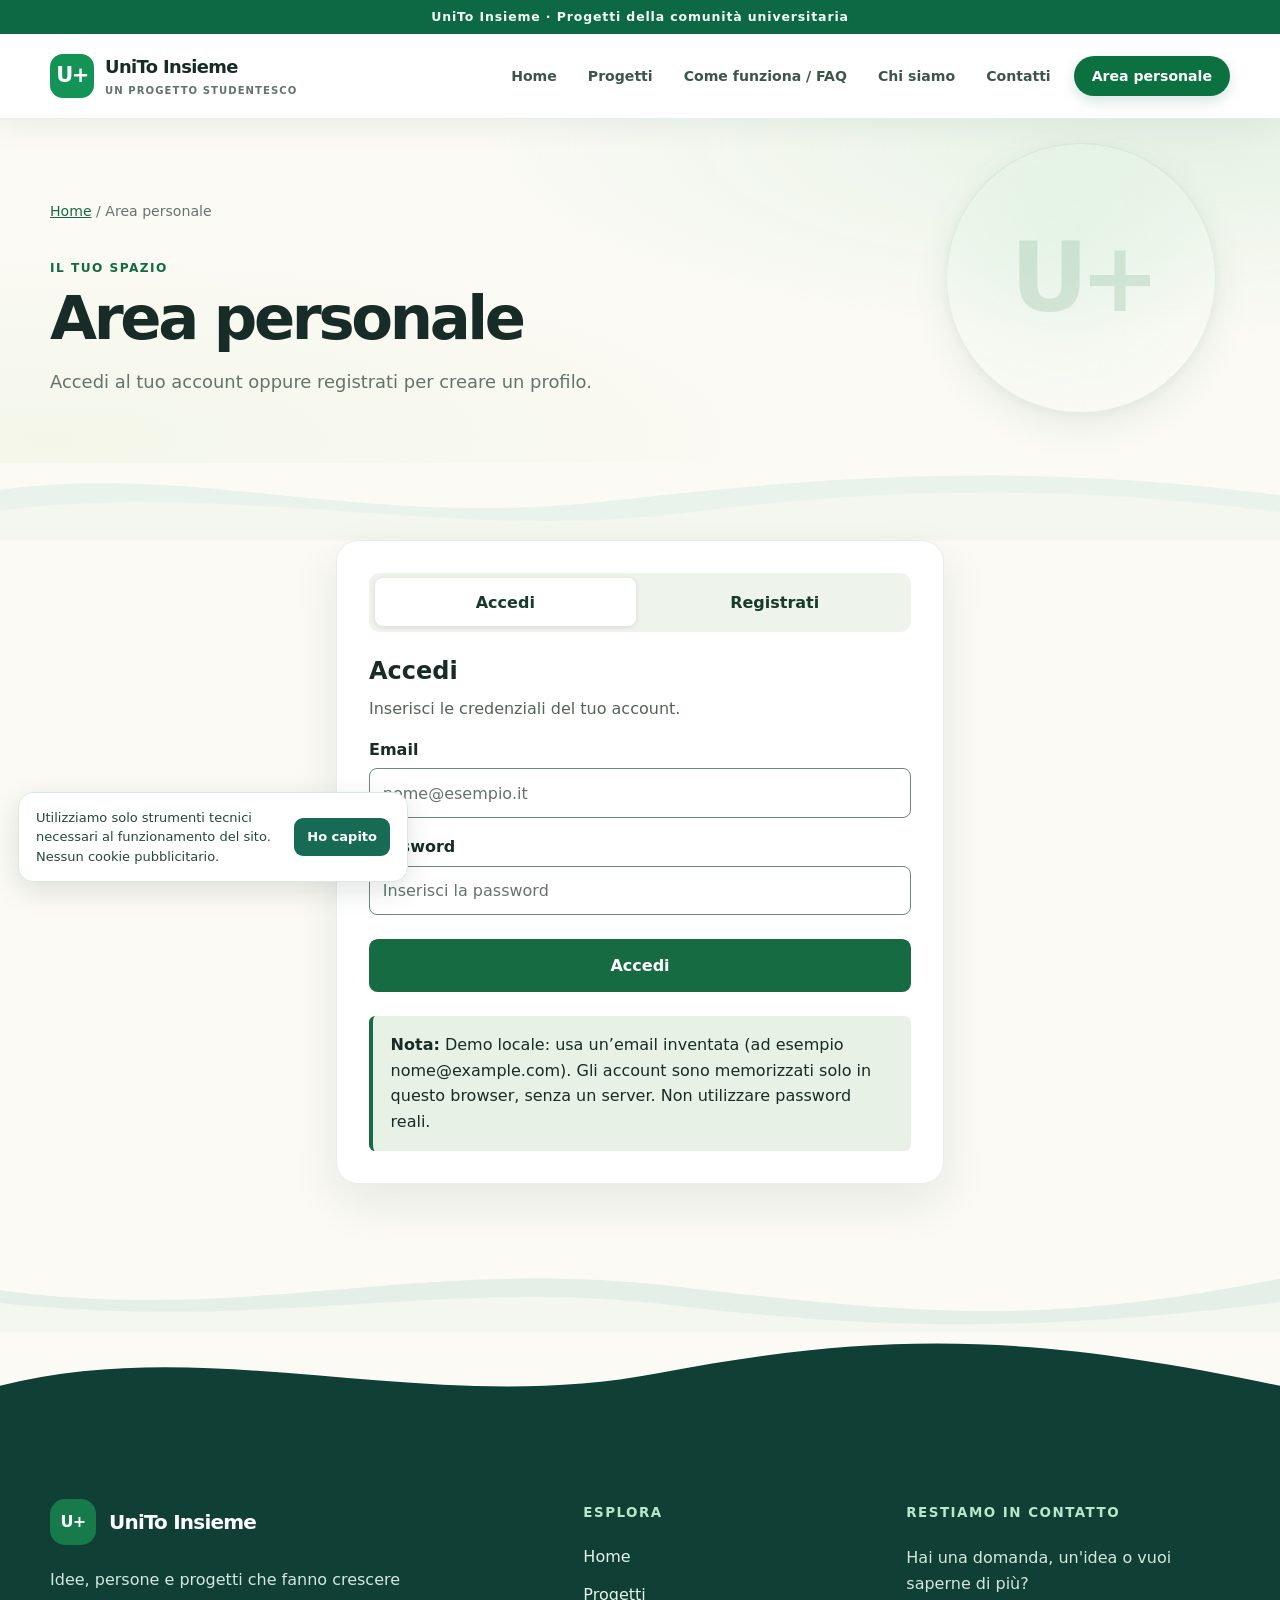
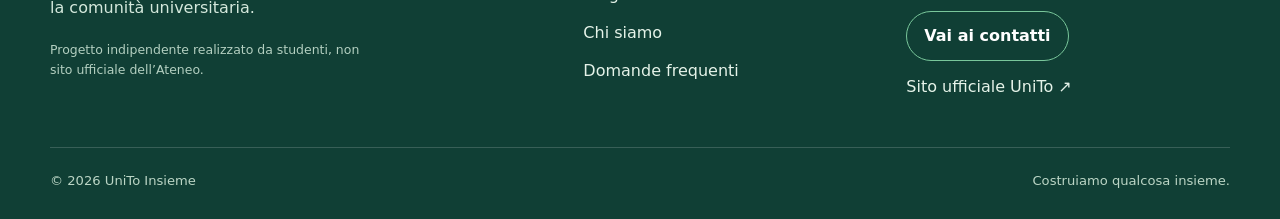
==== commit 5207dbe7: "fix vai al contenuto" ====
--- a/UniTo_Insieme/area-personale.html
+++ b/UniTo_Insieme/area-personale.html
@@ -23,7 +23,7 @@
 </head>
 <body>
 <site-header></site-header>
-<main id="contenuto">
+<main>
 <section class="intro">
 <div class="wrap">
 <nav aria-label="Percorso" class="crumb">
@@ -34,7 +34,7 @@
 <p class="lead">Accedi al tuo account oppure registrati per creare un profilo.</p>
 </div>
 </section>
-<div aria-hidden="true" class="unito-wave-divider"></div><section aria-label="Accesso e registrazione" class="auth-area wrap">
+<div aria-hidden="true" class="unito-wave-divider"></div><section aria-label="Accesso e registrazione" class="auth-area wrap" id="contenuto">
 <div class="auth-card">
 <div aria-label="Scegli accesso o registrazione" class="tabs" role="tablist">
 <button aria-controls="panel-login" aria-selected="true" class="tab" data-auth-tab="login" id="tab-login" role="tab" type="button">Accedi</button>
@@ -82,7 +82,7 @@
 </div>
 </div>
 </section>
-<div aria-hidden="true" class="unito-wave-divider unito-wave-alt"></div><section aria-label="Il tuo profilo" class="dashboard wrap" hidden="" id="dashboard"><div class="dashboard-head"><div><span class="eyebrow">Bentornato</span><h2 id="welcome">Il tuo spazio personale</h2><p>Gestisci il profilo e scopri le iniziative che puoi sostenere.</p></div><button class="submit logout" id="logout" type="button">Esci</button></div><div class="dashboard-grid"><article class="dash-tile"><span class="eyebrow">Profilo</span><h3>I tuoi dati</h3><p><strong>Nome:</strong> <span id="profile-name"></span></p><p><strong>Email:</strong> <span id="profile-email"></span></p><p class="hint">Profilo dimostrativo salvato in questo browser.</p></article><article class="dash-tile"><span class="eyebrow">Attività</span><h3>I tuoi contributi demo</h3><div id="donation-history"><p>Non hai ancora simulato contributi.</p></div></article></div><h3 class="dash-subtitle">I miei progetti sostenuti</h3><div aria-live="polite" class="supported-projects" id="supported-projects"></div><h3 class="dash-subtitle">Scopri altri progetti</h3><div class="dashboard-projects"><a href="progetto-archivi.html"><img alt="Scaffali di archivio" loading="lazy" src="assets/img/archivi.jpg"/>Archivi e biblioteche →</a><a href="progetto-dispensa.html"><img alt="Volontariato alimentare" loading="lazy" src="assets/img/dispensa.jpg"/>Dispensa solidale →</a><a href="progetto-sport.html"><img alt="Attività sportiva all’aperto" loading="lazy" src="assets/img/sport.jpg"/>Sport per tutti →</a><a href="progetto-studio.html"><img alt="Studenti in aula" loading="lazy" src="assets/img/studio.jpg"/>Studio per tutti →</a><a href="progetto-ricerca.html"><img alt="Ricerca in laboratorio" loading="lazy" src="assets/img/ricerca.jpg"/>Ricerca in laboratorio →</a><a href="progetto-digitale.html"><img alt="Postazioni informatiche" loading="lazy" src="assets/img/digitale.jpg"/>Competenze digitali →</a></div></section>
+<div aria-hidden="true" class="unito-wave-divider unito-wave-alt"></div><section aria-label="Il tuo profilo" class="dashboard wrap" hidden="" id="dashboard"><div class="dashboard-head"><div><span class="eyebrow">Bentornato</span><h2 id="welcome">Il tuo spazio personale</h2><p>Gestisci il profilo e scopri le iniziative che puoi sostenere.</p></div><button class="submit logout" id="logout" type="button">Esci</button></div><div class="dashboard-grid" ><article class="dash-tile"><span class="eyebrow">Profilo</span><h3>I tuoi dati</h3><p><strong>Nome:</strong> <span id="profile-name"></span></p><p><strong>Email:</strong> <span id="profile-email"></span></p><p class="hint">Profilo dimostrativo salvato in questo browser.</p></article><article class="dash-tile"><span class="eyebrow">Attività</span><h3>I tuoi contributi demo</h3><div id="donation-history"><p>Non hai ancora simulato contributi.</p></div></article></div><h3 class="dash-subtitle">I miei progetti sostenuti</h3><div aria-live="polite" class="supported-projects" id="supported-projects"></div><h3 class="dash-subtitle">Scopri altri progetti</h3><div class="dashboard-projects"><a href="progetto-archivi.html"><img alt="Scaffali di archivio" loading="lazy" src="assets/img/archivi.jpg"/>Archivi e biblioteche →</a><a href="progetto-dispensa.html"><img alt="Volontariato alimentare" loading="lazy" src="assets/img/dispensa.jpg"/>Dispensa solidale →</a><a href="progetto-sport.html"><img alt="Attività sportiva all’aperto" loading="lazy" src="assets/img/sport.jpg"/>Sport per tutti →</a><a href="progetto-studio.html"><img alt="Studenti in aula" loading="lazy" src="assets/img/studio.jpg"/>Studio per tutti →</a><a href="progetto-ricerca.html"><img alt="Ricerca in laboratorio" loading="lazy" src="assets/img/ricerca.jpg"/>Ricerca in laboratorio →</a><a href="progetto-digitale.html"><img alt="Postazioni informatiche" loading="lazy" src="assets/img/digitale.jpg"/>Competenze digitali →</a></div></section>
 </main>
 <site-footer></site-footer>
 <script defer="" src="assets/js/accessibility.js"></script>
--- a/UniTo_Insieme/assets/css/site-theme.css
+++ b/UniTo_Insieme/assets/css/site-theme.css
@@ -3,6 +3,8 @@
 :root {
   --brand-ink: #173b35;
   --brand-green: #176b55;
+  --brand-dark-green: #126b40;
+  /*--brand-green: #167A4A;*/
   --brand-deep: #10483d;
   --brand-mint: #dff2e7;
   --brand-lime: #e7f4bd;
@@ -162,7 +164,7 @@
   line-height: 1.04 !important;
 }
 .eyebrow {
-  color: var(--brand-green) !important;
+  color: var(/*--brand-green*/--brand-dark-green) !important;
   font-size: .76rem !important;
   font-weight: 800 !important;
   letter-spacing: .12em !important;
@@ -267,20 +269,21 @@
 @media(prefers-reduced-motion:reduce) { .carousel-slide,.carousel-slide img { transition:none !important; } }
 
 /* 2026 refresh — airy, friendly, editorial */
-:root { --brand-paper:#f8faf7; --brand-ink:#172b27; --brand-green:#159657; --brand-deep:#0c6542; --brand-mint:#e6f6ec; --brand-line:#e5eee8; }
+:root { --brand-paper:#f8faf7; --brand-ink:#172b27; --brand-green:#167A4A/*#159657*/; --brand-deep:#0c6542; --brand-mint:#e6f6ec; --brand-line:#e5eee8; }
 body { background:#f8faf7; }
 .notice { background:#0d6944 !important; letter-spacing:.07em; }
 .top,.site-header { background:rgba(255,255,255,.96) !important; }
 .logo,.brand-mark { background:#139456 !important; border-radius:14px !important; }
-.links a.account,.nav-links a.account { background:#129553 !important; }
+/*.links a.account,.nav-links a.account { background:#129553 !important; }*/
+.links a.account,.nav-links a.account { background:#167A4A !important; }
 .hero { background:radial-gradient(circle at 78% 18%,#e1f5e7 0%,transparent 40%),linear-gradient(120deg,#ffffff 0%,#f3faf4 100%) !important; overflow:hidden; }
 .hero::before { content:''; position:absolute; width:520px; height:520px; border:1px solid #d9eee0; border-radius:50%; right:-250px; top:-250px; pointer-events:none; }
 .hero-grid { position:relative; z-index:1; }
 .hero h1 { font-weight:850; letter-spacing:-.065em !important; }
-.hero h1 em { font-style:normal; color:#159657; }
+.hero h1 em { font-style:normal; color:/*#159657*/#167A4A; }
 .hero-pill { display:inline-flex; align-items:center; padding:10px 15px; border-radius:100px; background:#e6f6eb; color:#137744 !important; letter-spacing:.025em !important; text-transform:none; font-size:.8rem !important; margin-bottom:20px; }
 .hero .lead { color:#64746e; line-height:1.8; }
-.btn:not(.secondary) { background:#159657 !important; color:#fff !important; border-radius:100px !important; box-shadow:0 12px 26px rgba(21,150,87,.19); }
+.btn:not(.secondary) { background:/*#159657*/#167A4A !important; color:#fff !important; border-radius:100px !important; box-shadow:0 12px 26px rgba(21,150,87,.19); }
 .btn.secondary { border-radius:100px !important; background:white !important; }
 .featured-carousel { border:7px solid white; border-radius:29px; box-shadow:0 24px 65px rgba(20,83,52,.15); }
 .carousel-track { height:clamp(390px,43vw,565px); }
@@ -305,7 +308,8 @@
 .links a:not(.account),.nav-links a:not(.account) { background:transparent !important; color:#3d554b !important; }
 .links a:not(.account):hover,.nav-links a:not(.account):hover { background:#eef5ef !important; color:#0d6944 !important; }
 .links a:not(.account)[aria-current="page"],.nav-links a:not(.account)[aria-current="page"] { background:#edf3ef !important; color:#124d36 !important; box-shadow:inset 0 -2px 0 #89b9a0; }
-.links a.account,.nav-links a.account { background:#129553 !important; color:white !important; font-weight:750 !important; }
+/*.links a.account,.nav-links a.account { background:#129553 !important; color:white !important; font-weight:750 !important; }*/
+.links a.account,.nav-links a.account { background:#167A4A !important; color:white !important; font-weight:750 !important; }
 .links a.account:hover,.nav-links a.account:hover { background:#0b7141 !important; color:white !important; }
 .links a.account[aria-current="page"],.nav-links a.account[aria-current="page"] { background:#0b7141 !important; color:white !important; }
 :where(a,button,input,textarea,select,[tabindex]):focus-visible { outline:3px solid #e3a13d !important; outline-offset:4px !important; }
@@ -314,7 +318,7 @@
 .redesigned-footer { background:#103d30 !important; color:#f2faf5 !important; padding:0 !important; margin-top:clamp(45px,6vw,85px); }
 .footer-shell { width:min(1180px,calc(100% - 44px)); margin:auto; padding:clamp(45px,6vw,78px) 0 48px; display:grid; grid-template-columns:1.45fr .8fr 1fr; gap:clamp(25px,5vw,90px); }
 .footer-brand { display:inline-flex; align-items:center; gap:13px; font-size:1.25rem; font-weight:850; letter-spacing:-.04em; color:#fff !important; text-decoration:none; }
-.footer-symbol { display:grid; place-items:center; width:46px; height:46px; background:#209e64; border-radius:15px; font-size:1rem; }
+.footer-symbol { display:grid; place-items:center; width:46px; height:46px; background:#167A4A/*#209e64*/; border-radius:15px; font-size:1rem; }
 .footer-about p { max-width:35ch; line-height:1.75; margin:21px 0 18px; color:#d4e8dc; }
 .footer-note { display:block; max-width:40ch; font-size:.78rem; line-height:1.65; color:#b3cfc0; }
 .footer-column { display:flex; flex-direction:column; align-items:flex-start; gap:14px; }
